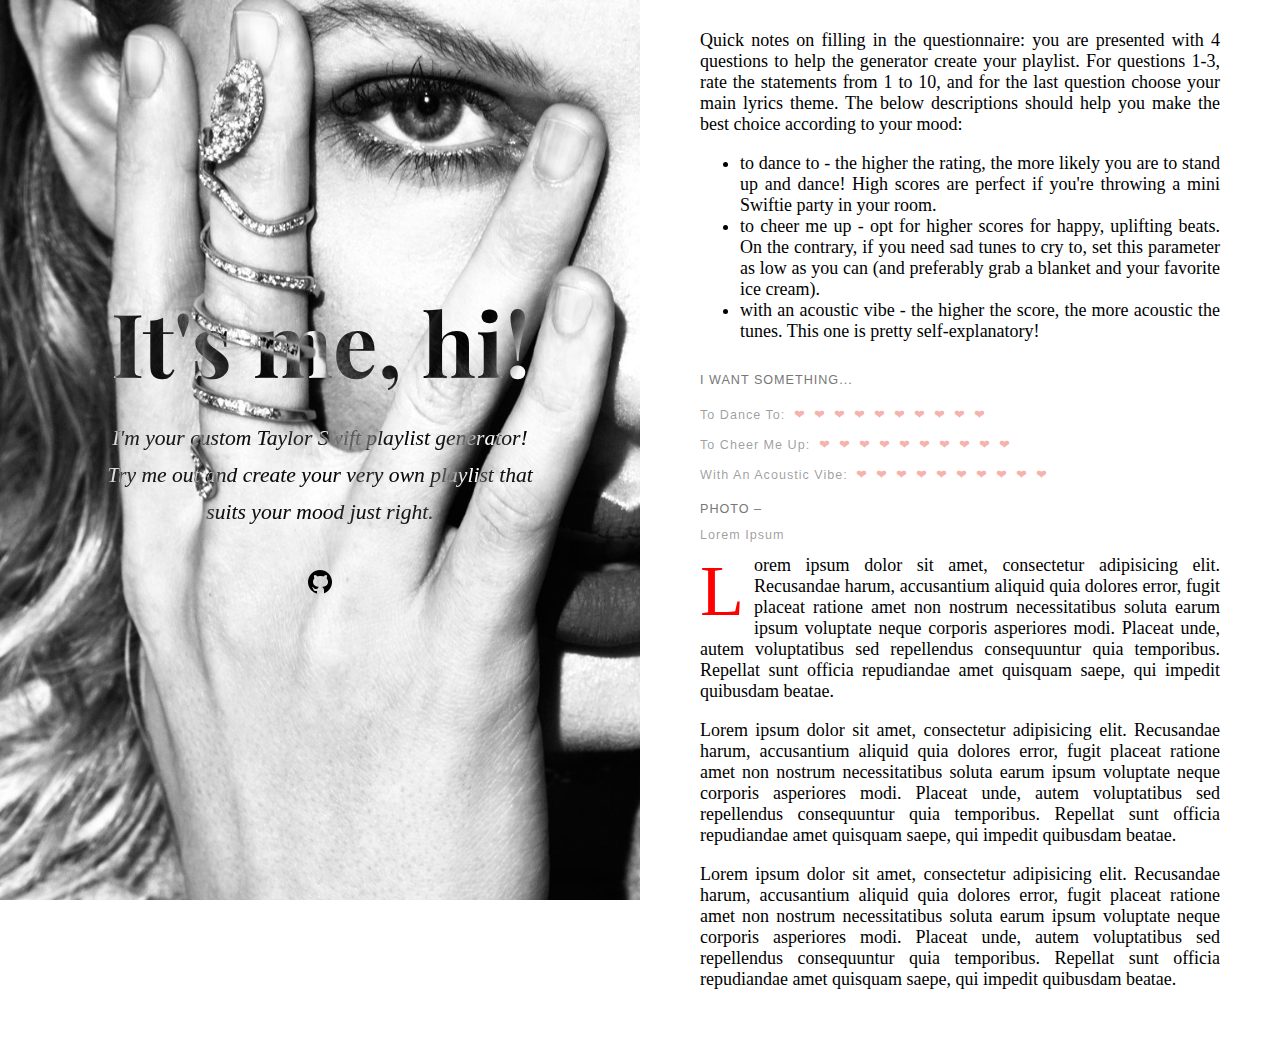
==== web/index.html @ 39b1872e "🚧  frontend demo wip" ====
<!-- Keanu Reeves never looked so good :-)-->
<!-- Inspired by this magazine layout:-->
<!-- https://s-media-cache-ak0.pinimg.com/564x/2e/f7/8d/2ef78d1f44a6ade085bb38810104435a.jpg-->
<!DOCTYPE html>
<html lang="en">

<head>
    <link rel="stylesheet" href="style.css">
    <link href="https://fonts.googleapis.com/css?family=Playfair+Display:wght@900&|Open+Sans:300,700" rel="stylesheet">
</head>
<div class="page-wrapper">
    <aside>
        <h1>It's me, hi!</h1>
        <p class="bio">I'm your custom Taylor Swift playlist generator! Try me out and create your very own playlist
            that suits your mood just right.
            <br><br>
        <div class="favicon">
            <a href="https://github.com/m-osi/playlist-generator">
                <img src=" img/github.png"></a>
        </div>
        </p>
    </aside>
    <article>
        <div class="text">Quick notes on filling in the questionnaire: you are
            presented with 4 questions to help the generator create your playlist.
            For questions 1-3, rate the statements from 1 to 10, and for the last question
            choose your main lyrics theme. The below descriptions should help you make
            the best choice according to your mood:
            <ul>
                <li>
                    to dance to - the higher the rating, the more likely you are to
                    stand up and dance! High scores are perfect if you're throwing a mini
                    Swiftie party in your room.
                </li>
                <li>
                    to cheer me up - opt for higher scores for happy, uplifting beats. On
                    the contrary, if you need sad tunes to cry to, set this parameter as
                    low as you can (and preferably grab a blanket and your favorite ice cream).
                </li>
                <li>
                    with an acoustic vibe - the higher the score, the more acoustic the tunes. This
                    one is pretty self-explanatory!
                </li>
            </ul>
        </div>
        <div class="author">
            <p>I want something...</p>
            <span>to dance to:
                <!-- LIKE -->
                <section id="like" class="rating">
                    <!-- EIGHTH HEART -->
                    <input type="radio" id="heart_10" name="like" value="10" />
                    <label for="heart_10" title="Ten">&#10084;</label>
                    <!-- NINTH HEART -->
                    <input type="radio" id="heart_9" name="like" value="9" />
                    <label for="heart_9" title="Nine">&#10084;</label>
                    <!-- EIGHTH HEART -->
                    <input type="radio" id="heart_8" name="like" value="8" />
                    <label for="heart_8" title="Eight">&#10084;</label>
                    <!-- SEVENTH HEART -->
                    <input type="radio" id="heart_7" name="like" value="7" />
                    <label for="heart_7" title="Seven">&#10084;</label>
                    <!-- SIXTH HEART -->
                    <input type="radio" id="heart_6" name="like" value="6" />
                    <label for="heart_6" title="Six">&#10084;</label>
                    <!-- FIFTH HEART -->
                    <input type="radio" id="heart_5" name="like" value="5" />
                    <label for="heart_5" title="Five">&#10084;</label>
                    <!-- FOURTH HEART -->
                    <input type="radio" id="heart_4" name="like" value="4" />
                    <label for="heart_4" title="Four">&#10084;</label>
                    <!-- THIRD HEART -->
                    <input type="radio" id="heart_3" name="like" value="3" />
                    <label for="heart_3" title="Three">&#10084;</label>
                    <!-- SECOND HEART -->
                    <input type="radio" id="heart_2" name="like" value="2" />
                    <label for="heart_2" title="Two">&#10084;</label>
                    <!-- FIRST HEART -->
                    <input type="radio" id="heart_1" name="like" value="1" />
                    <label for="heart_1" title="One">&#10084;</label>
                </section>
            </span>
            <br>
            <span>to cheer me up:
                <!-- LIKE -->
                <section id="like" class="rating">
                    <!-- EIGHTH HEART -->
                    <input type="radio" id="heart_10" name="like" value="10" />
                    <label for="heart_10" title="Ten">&#10084;</label>
                    <!-- NINTH HEART -->
                    <input type="radio" id="heart_9" name="like" value="9" />
                    <label for="heart_9" title="Nine">&#10084;</label>
                    <!-- EIGHTH HEART -->
                    <input type="radio" id="heart_8" name="like" value="8" />
                    <label for="heart_8" title="Eight">&#10084;</label>
                    <!-- SEVENTH HEART -->
                    <input type="radio" id="heart_7" name="like" value="7" />
                    <label for="heart_7" title="Seven">&#10084;</label>
                    <!-- SIXTH HEART -->
                    <input type="radio" id="heart_6" name="like" value="6" />
                    <label for="heart_6" title="Six">&#10084;</label>
                    <!-- FIFTH HEART -->
                    <input type="radio" id="heart_5" name="like" value="5" />
                    <label for="heart_5" title="Five">&#10084;</label>
                    <!-- FOURTH HEART -->
                    <input type="radio" id="heart_4" name="like" value="4" />
                    <label for="heart_4" title="Four">&#10084;</label>
                    <!-- THIRD HEART -->
                    <input type="radio" id="heart_3" name="like" value="3" />
                    <label for="heart_3" title="Three">&#10084;</label>
                    <!-- SECOND HEART -->
                    <input type="radio" id="heart_2" name="like" value="2" />
                    <label for="heart_2" title="Two">&#10084;</label>
                    <!-- FIRST HEART -->
                    <input type="radio" id="heart_1" name="like" value="1" />
                    <label for="heart_1" title="One">&#10084;</label>
                </section>
            </span>
            <br>
            <span>with an acoustic vibe:
                <!-- LIKE -->
                <section id="like" class="rating">
                    <!-- EIGHTH HEART -->
                    <input type="radio" id="heart_10" name="like" value="10" />
                    <label for="heart_10" title="Ten">&#10084;</label>
                    <!-- NINTH HEART -->
                    <input type="radio" id="heart_9" name="like" value="9" />
                    <label for="heart_9" title="Nine">&#10084;</label>
                    <!-- EIGHTH HEART -->
                    <input type="radio" id="heart_8" name="like" value="8" />
                    <label for="heart_8" title="Eight">&#10084;</label>
                    <!-- SEVENTH HEART -->
                    <input type="radio" id="heart_7" name="like" value="7" />
                    <label for="heart_7" title="Seven">&#10084;</label>
                    <!-- SIXTH HEART -->
                    <input type="radio" id="heart_6" name="like" value="6" />
                    <label for="heart_6" title="Six">&#10084;</label>
                    <!-- FIFTH HEART -->
                    <input type="radio" id="heart_5" name="like" value="5" />
                    <label for="heart_5" title="Five">&#10084;</label>
                    <!-- FOURTH HEART -->
                    <input type="radio" id="heart_4" name="like" value="4" />
                    <label for="heart_4" title="Four">&#10084;</label>
                    <!-- THIRD HEART -->
                    <input type="radio" id="heart_3" name="like" value="3" />
                    <label for="heart_3" title="Three">&#10084;</label>
                    <!-- SECOND HEART -->
                    <input type="radio" id="heart_2" name="like" value="2" />
                    <label for="heart_2" title="Two">&#10084;</label>
                    <!-- FIRST HEART -->
                    <input type="radio" id="heart_1" name="like" value="1" />
                    <label for="heart_1" title="One">&#10084;</label>
                </section>
            </span>
        </div>
        <div class="photographer">
            <p>Photo &ndash;</p>
            <p><span>Lorem Ipsum</span></p>
        </div>
        <div class="text">
            <p> Lorem ipsum dolor sit amet, consectetur adipisicing elit. Recusandae harum, accusantium aliquid quia
                dolores error, fugit placeat ratione amet non nostrum necessitatibus soluta earum ipsum voluptate neque
                corporis asperiores modi. Placeat unde, autem voluptatibus sed repellendus consequuntur quia temporibus.
                Repellat sunt officia repudiandae amet quisquam saepe, qui impedit quibusdam beatae.</p>
            <p> Lorem ipsum dolor sit amet, consectetur adipisicing elit. Recusandae harum, accusantium aliquid quia
                dolores error, fugit placeat ratione amet non nostrum necessitatibus soluta earum ipsum voluptate neque
                corporis asperiores modi. Placeat unde, autem voluptatibus sed repellendus consequuntur quia temporibus.
                Repellat sunt officia repudiandae amet quisquam saepe, qui impedit quibusdam beatae.</p>
            <p> Lorem ipsum dolor sit amet, consectetur adipisicing elit. Recusandae harum, accusantium aliquid quia
                dolores error, fugit placeat ratione amet non nostrum necessitatibus soluta earum ipsum voluptate neque
                corporis asperiores modi. Placeat unde, autem voluptatibus sed repellendus consequuntur quia temporibus.
                Repellat sunt officia repudiandae amet quisquam saepe, qui impedit quibusdam beatae.</p>
        </div>
    </article>
</div>
<footer></footer>
---- web/style.css ----
body {
    margin: 0;
    font-family: "Cormorant Garamond", serif;
    font-size: 18px;
}

.page-wrapper {
    display: block;
    width: 100%;
}

@media (min-width: 700px) {
    .page-wrapper {
        display: flex;
    }
}

aside {
    background-image: url("img/bg.jpg");
    /* max-height: 100%;
    max-width: 100%; */
    background-size: contain;
    background-repeat: no-repeat;
    background-attachment: fixed;
    background-color: #222;
    color: white;
    display: flex;
    flex-direction: column;
    justify-content: center;
    align-items: center;
    padding: 20px 0 40px;
}

@media (min-width: 700px) {
    aside {
        background-color: #222;
        color: white;
        display: flex;
        flex-direction: column;
        justify-content: center;
        align-items: center;
        height: 100vh;
        position: fixed;
        top: 0;
        left: 0;
        width: 50%;
        flex: 0 0 50%;
        padding: 0;
    }
}

h1,
.flourish {
    font-size: 6vw;
    margin: 10px 0;
    font-family: "Oxygen", sans-serif;
    text-align: center;
}

@media (min-width: 700px) {

    h1,
    .flourish {
        font-size: 4.5vw;
        margin: 20px 0;
        padding: 0 20px;
    }
}

h1 {
    font-size: 6.9vw;
    mix-blend-mode: difference;
    font-family: 'Playfair Display', serif;
}

.flourish {
    font-weight: bold;
}

.bio {
    margin: 0 20px;
    text-align: center;
    line-height: 1.5;
    font-style: italic;
    mix-blend-mode: difference;
}

.favicon img {
    max-width: 100%;
    height: auto;
}

@media (min-width: 1100px) {
    .bio {
        margin: 0 100px;
        text-align: center;
        line-height: 1.7;
        font-size: 1.2em;
    }
}

article {
    margin: 0;
}

@media (min-width: 700px) {
    article {
        flex: 0 0 50%;
        margin-left: 50%;
        padding-top: 30px;
    }
}

.author,
.photographer {
    text-transform: uppercase;
    font-size: 0.7em;
    letter-spacing: 1px;
    color: #777;
    padding: 0 20px;
    margin: 0;
    font-family: "Oxygen", sans-serif;
}

.author span,
.photographer span {
    color: rgba(0, 0, 0, 0.4);
    text-transform: capitalize;
}

@media (min-width: 700px) {

    .author,
    .photographer {
        padding: 0 60px;
    }
}

.image img {
    width: 100%;
    margin: 20px 0;
}

.text {
    columns: 2;
    column-width: 250px;
    column-gap: 2em;
    padding: 0 20px;
    text-align: justify;
}

.text p:first-child {
    margin-top: 0;
}

.text p:first-child:first-letter {
    float: left;
    color: red;
    font-size: 4em;
    line-height: 35px;
    padding: 19px 10px 10px 0;
}

@media (min-width: 1100px) {
    .text {
        padding: 0 60px;
    }
}

footer {
    height: 40px;
}

/* - - - - - RATINGS */
.rating {

    width: 200px;
    height: 30px;
    /* padding: 5px 10px; */
    margin: auto;
    background: #FFF;
    display: inline-flex;
    overflow: hidden;
    unicode-bidi: bidi-override;
    direction: rtl;
}

.rating:not(:checked)>input {
    display: none;
}


/* - - - - - LIKE */
#like {
    bottom: -65px;
}

#like:not(:checked)>label {
    cursor: pointer;
    float: right;
    width: 30px;
    height: 30px;
    display: block;

    color: rgba(233, 54, 40, .4);
    line-height: 33px;
    text-align: center;
}

#like:not(:checked)>label:hover,
#like:not(:checked)>label:hover~label {
    color: rgba(233, 54, 40, .6);
}

#like>input:checked+label:hover,
#like>input:checked+label:hover~label,
#like>input:checked~label:hover,
#like>input:checked~label:hover~label,
#like>label:hover~input:checked~label {
    color: rgba(233, 54, 40, .8);
}

#like>input:checked~label {
    color: rgb(233, 54, 40);
}
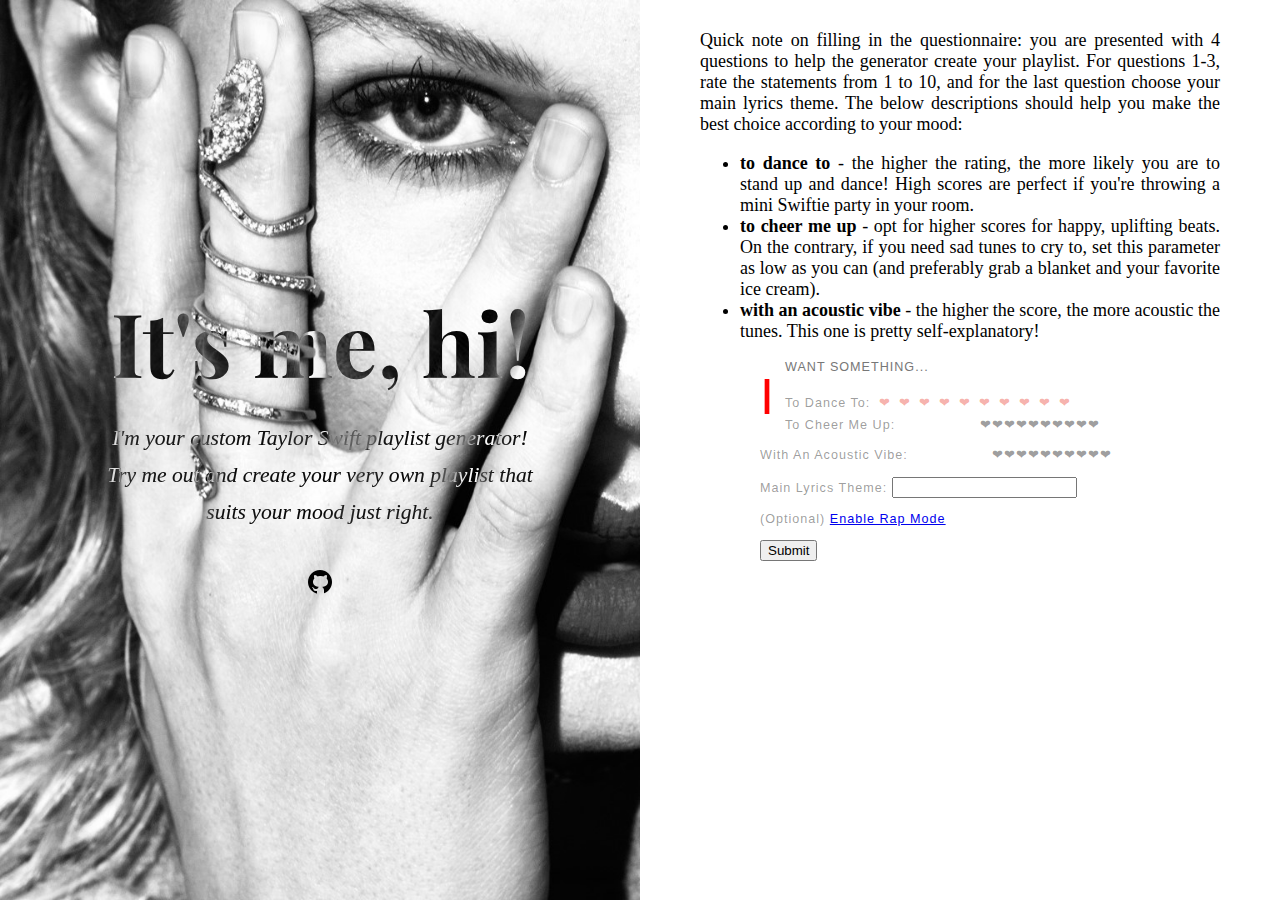
==== commit 97874506: "changes in rating" ====
--- a/web/index.html
+++ b/web/index.html
@@ -1,6 +1,3 @@
-<!-- Keanu Reeves never looked so good :-)-->
-<!-- Inspired by this magazine layout:-->
-<!-- https://s-media-cache-ak0.pinimg.com/564x/2e/f7/8d/2ef78d1f44a6ade085bb38810104435a.jpg-->
 <!DOCTYPE html>
 <html lang="en">
 
@@ -21,156 +18,149 @@
         </p>
     </aside>
     <article>
-        <div class="text">Quick notes on filling in the questionnaire: you are
+        <div class="text">Quick note on filling in the questionnaire: you are
             presented with 4 questions to help the generator create your playlist.
             For questions 1-3, rate the statements from 1 to 10, and for the last question
             choose your main lyrics theme. The below descriptions should help you make
             the best choice according to your mood:
             <ul>
                 <li>
-                    to dance to - the higher the rating, the more likely you are to
+                    <b>to dance to</b> - the higher the rating, the more likely you are to
                     stand up and dance! High scores are perfect if you're throwing a mini
                     Swiftie party in your room.
                 </li>
                 <li>
-                    to cheer me up - opt for higher scores for happy, uplifting beats. On
+                    <b>to cheer me up</b> - opt for higher scores for happy, uplifting beats. On
                     the contrary, if you need sad tunes to cry to, set this parameter as
                     low as you can (and preferably grab a blanket and your favorite ice cream).
                 </li>
                 <li>
-                    with an acoustic vibe - the higher the score, the more acoustic the tunes. This
+                    <b>with an acoustic vibe</b> - the higher the score, the more acoustic the tunes. This
                     one is pretty self-explanatory!
                 </li>
             </ul>
+
+            <div class="author">
+                <p>I want something...</p>
+                <span>to dance to:
+                    <!-- LIKE -->
+                    <section id="like" class="rating">
+                        <!-- EIGHTH HEART -->
+                        <input type="radio" id="dance_10" name="like" value="10" />
+                        <label for="dance_10" title="Ten">&#10084;</label>
+                        <!-- NINTH HEART -->
+                        <input type="radio" id="dance_9" name="like" value="9" />
+                        <label for="dance_9" title="Nine">&#10084;</label>
+                        <!-- EIGHTH HEART -->
+                        <input type="radio" id="dance_8" name="like" value="8" />
+                        <label for="dance_8" title="Eight">&#10084;</label>
+                        <!-- SEVENTH HEART -->
+                        <input type="radio" id="dance_7" name="like" value="7" />
+                        <label for="dance_7" title="Seven">&#10084;</label>
+                        <!-- SIXTH HEART -->
+                        <input type="radio" id="dance_6" name="like" value="6" />
+                        <label for="dance_6" title="Six">&#10084;</label>
+                        <!-- FIFTH HEART -->
+                        <input type="radio" id="dance_5" name="like" value="5" />
+                        <label for="dance_5" title="Five">&#10084;</label>
+                        <!-- FOURTH HEART -->
+                        <input type="radio" id="dance_4" name="like" value="4" />
+                        <label for="dance_4" title="Four">&#10084;</label>
+                        <!-- THIRD HEART -->
+                        <input type="radio" id="dance_3" name="like" value="3" />
+                        <label for="dance_3" title="Three">&#10084;</label>
+                        <!-- SECOND HEART -->
+                        <input type="radio" id="dance_2" name="like" value="2" />
+                        <label for="dance_2" title="Two">&#10084;</label>
+                        <!-- FIRST HEART -->
+                        <input type="radio" id="dance_1" name="like" value="1" />
+                        <label for="dance_1" title="One">&#10084;</label>
+                    </section>
+                </span>
+                <br>
+                <span>to cheer me up:
+                    <!-- LIKE -->
+                    <section id="cheer" class="rating">
+                        <!-- EIGHTH HEART -->
+                        <input type="radio" id="cheer_10" name="cheer" value="10" />
+                        <label for="cheer_10" title="Ten">&#10084;</label>
+                        <!-- NINTH HEART -->
+                        <input type="radio" id="cheer_9" name="cheer" value="9" />
+                        <label for="cheer_9" title="Nine">&#10084;</label>
+                        <!-- EIGHTH HEART -->
+                        <input type="radio" id="cheer_8" name="cheer" value="8" />
+                        <label for="cheer_8" title="Eight">&#10084;</label>
+                        <!-- SEVENTH HEART -->
+                        <input type="radio" id="cheer_7" name="cheer" value="7" />
+                        <label for="cheer_7" title="Seven">&#10084;</label>
+                        <!-- SIXTH HEART -->
+                        <input type="radio" id="cheer_6" name="cheer" value="6" />
+                        <label for="cheer_6" title="Six">&#10084;</label>
+                        <!-- FIFTH HEART -->
+                        <input type="radio" id="cheer_5" name="cheer" value="5" />
+                        <label for="cheer_5" title="Five">&#10084;</label>
+                        <!-- FOURTH HEART -->
+                        <input type="radio" id="cheer_4" name="cheer" value="4" />
+                        <label for="cheer_4" title="Four">&#10084;</label>
+                        <!-- THIRD HEART -->
+                        <input type="radio" id="cheer_3" name="cheer" value="3" />
+                        <label for="cheer_3" title="Three">&#10084;</label>
+                        <!-- SECOND HEART -->
+                        <input type="radio" id="cheer_2" name="cheer" value="2" />
+                        <label for="cheer_2" title="Two">&#10084;</label>
+                        <!-- FIRST HEART -->
+                        <input type="radio" id="cheer_1" name="cheer" value="1" />
+                        <label for="cheer_1" title="One">&#10084;</label>
+                    </section>
+                </span>
+                <br>
+                <span>with an acoustic vibe:
+                    <!-- LIKE -->
+                    <section id="acoustic" class="rating">
+                        <!-- EIGHTH HEART -->
+                        <input type="radio" id="acoustic_10" name="acoustic" value="10" />
+                        <label for="acoustic_10" title="Ten">&#10084;</label>
+                        <!-- NINTH HEART -->
+                        <input type="radio" id="acoustic_9" name="acoustic" value="9" />
+                        <label for="acoustic_9" title="Nine">&#10084;</label>
+                        <!-- EIGHTH HEART -->
+                        <input type="radio" id="acoustic_8" name="acoustic" value="8" />
+                        <label for="acoustic_8" title="Eight">&#10084;</label>
+                        <!-- SEVENTH HEART -->
+                        <input type="radio" id="acoustic_7" name="acoustic" value="7" />
+                        <label for="acoustic_7" title="Seven">&#10084;</label>
+                        <!-- SIXTH HEART -->
+                        <input type="radio" id="acoustic_6" name="acoustic" value="6" />
+                        <label for="acoustic_6" title="Six">&#10084;</label>
+                        <!-- FIFTH HEART -->
+                        <input type="radio" id="acoustic_5" name="acoustic" value="5" />
+                        <label for="acoustic_5" title="Five">&#10084;</label>
+                        <!-- FOURTH HEART -->
+                        <input type="radio" id="acoustic_4" name="acoustic" value="4" />
+                        <label for="acoustic_4" title="Four">&#10084;</label>
+                        <!-- THIRD HEART -->
+                        <input type="radio" id="acoustic_3" name="acoustic" value="3" />
+                        <label for="acoustic_3" title="Three">&#10084;</label>
+                        <!-- SECOND HEART -->
+                        <input type="radio" id="acoustic_2" name="acoustic" value="2" />
+                        <label for="acoustic_2" title="Two">&#10084;</label>
+                        <!-- FIRST HEART -->
+                        <input type="radio" id="acoustic_1" name="acoustic" value="1" />
+                        <label for="acoustic_1" title="One">&#10084;</label>
+                    </section>
+                </span>
+                <br>
+                <span>
+                    Main lyrics theme:
+                    <input type="text" class="inp" id="lyrics">
+
+                </span><br><br>
+                <span>(optional) <a href="https://www.youtube.com/watch?v=Ts3UAJcGeRI">Enable rap
+                        mode</a></span><br><br>
+                <button>Submit</button>
+            </div>
         </div>
-        <div class="author">
-            <p>I want something...</p>
-            <span>to dance to:
-                <!-- LIKE -->
-                <section id="like" class="rating">
-                    <!-- EIGHTH HEART -->
-                    <input type="radio" id="heart_10" name="like" value="10" />
-                    <label for="heart_10" title="Ten">&#10084;</label>
-                    <!-- NINTH HEART -->
-                    <input type="radio" id="heart_9" name="like" value="9" />
-                    <label for="heart_9" title="Nine">&#10084;</label>
-                    <!-- EIGHTH HEART -->
-                    <input type="radio" id="heart_8" name="like" value="8" />
-                    <label for="heart_8" title="Eight">&#10084;</label>
-                    <!-- SEVENTH HEART -->
-                    <input type="radio" id="heart_7" name="like" value="7" />
-                    <label for="heart_7" title="Seven">&#10084;</label>
-                    <!-- SIXTH HEART -->
-                    <input type="radio" id="heart_6" name="like" value="6" />
-                    <label for="heart_6" title="Six">&#10084;</label>
-                    <!-- FIFTH HEART -->
-                    <input type="radio" id="heart_5" name="like" value="5" />
-                    <label for="heart_5" title="Five">&#10084;</label>
-                    <!-- FOURTH HEART -->
-                    <input type="radio" id="heart_4" name="like" value="4" />
-                    <label for="heart_4" title="Four">&#10084;</label>
-                    <!-- THIRD HEART -->
-                    <input type="radio" id="heart_3" name="like" value="3" />
-                    <label for="heart_3" title="Three">&#10084;</label>
-                    <!-- SECOND HEART -->
-                    <input type="radio" id="heart_2" name="like" value="2" />
-                    <label for="heart_2" title="Two">&#10084;</label>
-                    <!-- FIRST HEART -->
-                    <input type="radio" id="heart_1" name="like" value="1" />
-                    <label for="heart_1" title="One">&#10084;</label>
-                </section>
-            </span>
-            <br>
-            <span>to cheer me up:
-                <!-- LIKE -->
-                <section id="like" class="rating">
-                    <!-- EIGHTH HEART -->
-                    <input type="radio" id="heart_10" name="like" value="10" />
-                    <label for="heart_10" title="Ten">&#10084;</label>
-                    <!-- NINTH HEART -->
-                    <input type="radio" id="heart_9" name="like" value="9" />
-                    <label for="heart_9" title="Nine">&#10084;</label>
-                    <!-- EIGHTH HEART -->
-                    <input type="radio" id="heart_8" name="like" value="8" />
-                    <label for="heart_8" title="Eight">&#10084;</label>
-                    <!-- SEVENTH HEART -->
-                    <input type="radio" id="heart_7" name="like" value="7" />
-                    <label for="heart_7" title="Seven">&#10084;</label>
-                    <!-- SIXTH HEART -->
-                    <input type="radio" id="heart_6" name="like" value="6" />
-                    <label for="heart_6" title="Six">&#10084;</label>
-                    <!-- FIFTH HEART -->
-                    <input type="radio" id="heart_5" name="like" value="5" />
-                    <label for="heart_5" title="Five">&#10084;</label>
-                    <!-- FOURTH HEART -->
-                    <input type="radio" id="heart_4" name="like" value="4" />
-                    <label for="heart_4" title="Four">&#10084;</label>
-                    <!-- THIRD HEART -->
-                    <input type="radio" id="heart_3" name="like" value="3" />
-                    <label for="heart_3" title="Three">&#10084;</label>
-                    <!-- SECOND HEART -->
-                    <input type="radio" id="heart_2" name="like" value="2" />
-                    <label for="heart_2" title="Two">&#10084;</label>
-                    <!-- FIRST HEART -->
-                    <input type="radio" id="heart_1" name="like" value="1" />
-                    <label for="heart_1" title="One">&#10084;</label>
-                </section>
-            </span>
-            <br>
-            <span>with an acoustic vibe:
-                <!-- LIKE -->
-                <section id="like" class="rating">
-                    <!-- EIGHTH HEART -->
-                    <input type="radio" id="heart_10" name="like" value="10" />
-                    <label for="heart_10" title="Ten">&#10084;</label>
-                    <!-- NINTH HEART -->
-                    <input type="radio" id="heart_9" name="like" value="9" />
-                    <label for="heart_9" title="Nine">&#10084;</label>
-                    <!-- EIGHTH HEART -->
-                    <input type="radio" id="heart_8" name="like" value="8" />
-                    <label for="heart_8" title="Eight">&#10084;</label>
-                    <!-- SEVENTH HEART -->
-                    <input type="radio" id="heart_7" name="like" value="7" />
-                    <label for="heart_7" title="Seven">&#10084;</label>
-                    <!-- SIXTH HEART -->
-                    <input type="radio" id="heart_6" name="like" value="6" />
-                    <label for="heart_6" title="Six">&#10084;</label>
-                    <!-- FIFTH HEART -->
-                    <input type="radio" id="heart_5" name="like" value="5" />
-                    <label for="heart_5" title="Five">&#10084;</label>
-                    <!-- FOURTH HEART -->
-                    <input type="radio" id="heart_4" name="like" value="4" />
-                    <label for="heart_4" title="Four">&#10084;</label>
-                    <!-- THIRD HEART -->
-                    <input type="radio" id="heart_3" name="like" value="3" />
-                    <label for="heart_3" title="Three">&#10084;</label>
-                    <!-- SECOND HEART -->
-                    <input type="radio" id="heart_2" name="like" value="2" />
-                    <label for="heart_2" title="Two">&#10084;</label>
-                    <!-- FIRST HEART -->
-                    <input type="radio" id="heart_1" name="like" value="1" />
-                    <label for="heart_1" title="One">&#10084;</label>
-                </section>
-            </span>
-        </div>
-        <div class="photographer">
-            <p>Photo &ndash;</p>
-            <p><span>Lorem Ipsum</span></p>
-        </div>
-        <div class="text">
-            <p> Lorem ipsum dolor sit amet, consectetur adipisicing elit. Recusandae harum, accusantium aliquid quia
-                dolores error, fugit placeat ratione amet non nostrum necessitatibus soluta earum ipsum voluptate neque
-                corporis asperiores modi. Placeat unde, autem voluptatibus sed repellendus consequuntur quia temporibus.
-                Repellat sunt officia repudiandae amet quisquam saepe, qui impedit quibusdam beatae.</p>
-            <p> Lorem ipsum dolor sit amet, consectetur adipisicing elit. Recusandae harum, accusantium aliquid quia
-                dolores error, fugit placeat ratione amet non nostrum necessitatibus soluta earum ipsum voluptate neque
-                corporis asperiores modi. Placeat unde, autem voluptatibus sed repellendus consequuntur quia temporibus.
-                Repellat sunt officia repudiandae amet quisquam saepe, qui impedit quibusdam beatae.</p>
-            <p> Lorem ipsum dolor sit amet, consectetur adipisicing elit. Recusandae harum, accusantium aliquid quia
-                dolores error, fugit placeat ratione amet non nostrum necessitatibus soluta earum ipsum voluptate neque
-                corporis asperiores modi. Placeat unde, autem voluptatibus sed repellendus consequuntur quia temporibus.
-                Repellat sunt officia repudiandae amet quisquam saepe, qui impedit quibusdam beatae.</p>
-        </div>
+
     </article>
 </div>
 <footer></footer>